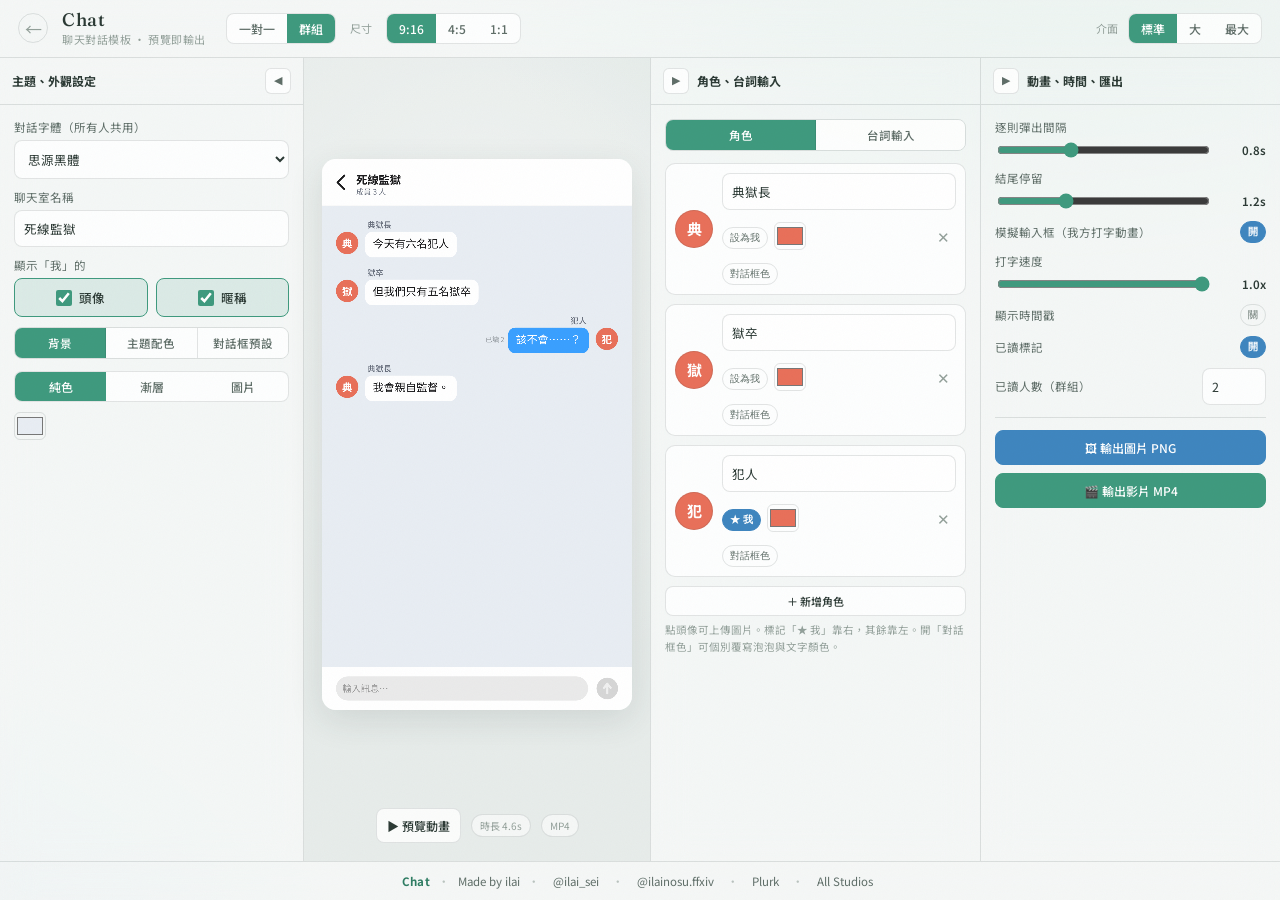
==== chat/index.html @ 90b07399 "全工具統一淺色霧面風格 + vn-simple UX 優化、移除主題切換 統一視覺系列(淺色霧面玻璃 + 低飽和分色識別): - 共用手法:霧面 backdrop-filter 面板、消光 grain" ====
<!DOCTYPE html>
<html lang="zh-Hant">
<head>
<meta charset="UTF-8">
<meta name="viewport" content="width=1280">
<title>Chat</title>
<link rel="preconnect" href="https://fonts.googleapis.com">
<link rel="preconnect" href="https://fonts.gstatic.com" crossorigin>
<link id="uiFont" href="https://fonts.googleapis.com/css2?family=Noto+Sans+TC:wght@400;500;700&family=Fraunces:opsz,wght@9..144,400;9..144,500&display=swap" rel="stylesheet">
<link rel="stylesheet" href="index.css">
</head>
<body>

<!-- 手機提示:建議使用電腦瀏覽器(非阻擋) -->
<div id="desktop-hint" role="note">
  <span>💻 建議使用電腦瀏覽器開啟以獲得最佳體驗</span>
  <button type="button" id="desktop-hint-close" aria-label="關閉提示">✕</button>
</div>
<script>
  (function(){
    var el=document.getElementById("desktop-hint");
    var mobile=(window.matchMedia&&matchMedia("(pointer: coarse)").matches)||/Android|iPhone|iPad|iPod|Mobile/i.test(navigator.userAgent);
    if(mobile) el.classList.add("show");
    document.getElementById("desktop-hint-close").addEventListener("click",function(){ el.classList.remove("show"); });
  })();
</script>

<header class="top">
  <a class="back" href="../" aria-label="回到 Studio 入口">←</a>
  <div class="logo">
    <span class="logo-main">Chat</span>
    <span class="logo-sub">聊天對話模板 · 預覽即輸出</span>
  </div>
  <div class="seg" id="modeSeg">
    <button data-v="solo">一對一</button>
    <button data-v="group" class="on">群組</button>
  </div>
  <span class="lbl">尺寸</span>
  <div class="seg" id="ratioSeg">
    <button data-v="9:16" class="on">9:16</button>
    <button data-v="4:5">4:5</button>
    <button data-v="1:1">1:1</button>
  </div>
  <div class="spacer"></div>
  <div class="header-right">
    <span class="lbl">介面</span>
    <div class="seg" id="uiSeg">
      <button data-v="std" class="on">標準</button>
      <button data-v="lg">大</button>
      <button data-v="xl">最大</button>
    </div>
  </div>
</header>

<main>
  <!-- COL 1: 主題、外觀設定 -->
  <section class="side left" id="colLeft">
    <div class="side-head">
      <span class="title">主題、外觀設定</span>
      <span class="vtitle">主題、外觀設定</span>
      <button class="collapse" data-arrow>◀</button>
    </div>
    <div class="side-body">
      <div class="field">
        <label>對話字體（所有人共用）</label>
        <select id="fontSel"></select>
        <p class="hint" id="fontNote"></p>
      </div>
      <div class="field">
        <label>聊天室名稱</label>
        <input type="text" id="roomName" value="深夜の作戰會議">
      </div>
      <div class="field">
        <label>顯示「我」的</label>
        <div class="checks">
          <label class="chk"><input type="checkbox" id="meAvatar" checked><span>頭像</span></label>
          <label class="chk"><input type="checkbox" id="meName" checked><span>暱稱</span></label>
        </div>
      </div>
      <div class="tabs" id="apTabs">
        <button class="tab on" data-tab="bg">背景</button>
        <button class="tab" data-tab="palette">主題配色</button>
        <button class="tab" data-tab="bubble">對話框預設</button>
      </div>
      <div class="tabpane" data-pane="bg">
        <div class="field">
          <div class="seg" id="bgSeg" style="width:100%">
            <button data-v="color" class="on" style="flex:1">純色</button>
            <button data-v="grad" style="flex:1">漸層</button>
            <button data-v="img" style="flex:1">圖片</button>
          </div>
        </div>
        <div class="field row" id="bgColors">
          <input type="color" id="bgC1" value="#e8edf3">
          <input type="color" id="bgC2" value="#c2cede" class="hidden">
          <span class="rng hidden" id="bgAngleWrap" style="flex:1"><input type="range" id="bgAngle" min="0" max="360" value="135"><b id="bgAngleV">135°</b></span>
          <input type="file" id="bgImgFile" accept="image/*" class="hidden">
        </div>
        <div id="bgEditRow" class="field hidden"><button class="btn full sm" id="bgEditBtn">⚙ 編輯背景圖（縮放 / 裁切 / 比例預覽）</button></div>
      </div>
      <div class="tabpane hidden" data-pane="palette">
        <div class="swrow">
          <label style="display:block;color:var(--ink2);margin-bottom:7px;font-size:11.5px">快速套色</label>
          <div class="swatches" id="swatches"></div>
        </div>
        <div class="two">
          <div class="field"><label>標題列底色</label><div class="ci"><input type="color" data-st="headerBg"></div></div>
          <div class="field"><label>標題文字</label><div class="ci"><input type="color" data-st="headerInk"></div></div>
        </div>
        <div class="field"><label>暱稱 / 成員文字</label><div class="ci"><input type="color" data-st="nameInk"></div></div>
        <div class="two">
          <div class="field"><label>系統訊息底</label><div class="ci"><input type="color" data-st="sysBg"><span class="rng" style="flex:1"><input type="range" data-st="sysAlpha" min="0" max="1" step="0.01"><b id="sysAlphaV">28%</b></span></div></div>
          <div class="field"><label>系統文字</label><div class="ci"><input type="color" data-st="sysInk"></div></div>
        </div>
        <div class="field"><label>時間戳文字</label><div class="ci"><input type="color" data-st="timeInk"></div></div>
        <div class="two">
          <div class="field"><label>已讀文字</label><input type="text" data-st="readLabel" value="已讀"></div>
          <div class="field"><label>已讀顏色</label><div class="ci"><input type="color" data-st="readInk"></div></div>
        </div>
      </div>
      <div class="tabpane hidden" data-pane="bubble">
        <p class="hint" style="margin-top:0">預設值；可在「角色」分頁為每個角色個別覆寫。</p>
        <div class="two">
          <div class="field"><label>我方泡泡</label><div class="ci"><input type="color" data-st="meBg"></div></div>
          <div class="field"><label>我方文字</label><div class="ci"><input type="color" data-st="meInk"></div></div>
        </div>
        <div class="two">
          <div class="field"><label>對方泡泡</label><div class="ci"><input type="color" data-st="otherBg"></div></div>
          <div class="field"><label>對方文字</label><div class="ci"><input type="color" data-st="otherInk"></div></div>
        </div>
        <div class="field"><label>泡泡圓角</label><div class="rng"><input type="range" data-st="radius" min="0" max="1" step="0.01"><b id="radiusV">55%</b></div></div>
      </div>
    </div>
  </section>

  <!-- CENTER -->
  <section class="center">
    <div class="stage"><canvas id="cv"></canvas></div>
    <div class="ctlbar">
      <button class="btn" id="playBtn">▶ 預覽動畫</button>
      <span class="badge" id="dur">—</span>
      <span class="badge" id="fmtBadge">MP4</span>
    </div>
  </section>

  <!-- COL 3: 角色、台詞輸入 -->
  <section class="side chars" id="colChars">
    <div class="side-head">
      <button class="collapse" data-arrow>▶</button>
      <span class="title">角色、台詞輸入</span>
      <span class="vtitle">角色、台詞輸入</span>
    </div>
    <div class="side-body">
      <div class="tabs" id="clTabs">
        <button class="tab on" data-cl="chars">角色</button>
        <button class="tab" data-cl="lines">台詞輸入</button>
      </div>

      <div class="pane" data-clpane="chars">
        <div id="charList"></div>
        <button class="btn full sm" id="addChar">＋ 新增角色</button>
        <p class="hint">點頭像可上傳圖片。標記「★ 我」靠右，其餘靠左。開「對話框色」可個別覆寫泡泡與文字顏色。</p>
      </div>

      <div class="pane hidden" data-clpane="lines">
        <div class="cheat">行內語法：<code>**粗**</code> <code>*斜*</code> <code>~~刪~~</code> <code>__底線__</code> <code>++放大++</code> <code>--縮小--</code></div>
        <div class="tabs" id="inTabs">
          <button class="tab on" data-in="quick">直接輸入</button>
          <button class="tab" data-in="text">純文本</button>
        </div>

        <div id="listSection">
          <div class="field row"><label style="flex:1;margin:0;font-weight:700;color:var(--ink)">對話列表</label><span class="badge" id="msgCount"></span></div>
          <div id="msgList"></div>
        </div>

        <!-- 純文本：整段編輯 -->
        <div class="pane hidden" data-inpane="text">
          <hr>
          <textarea id="bulkText" rows="10" placeholder="典獄長: 今天有六名犯人&#10;獄卒: 但我們只有五名獄卒&#10;犯人（我）: 該不會……？&#10;典獄長: 我會親自監督。"></textarea>
          <div class="row" style="margin-top:8px"><button class="btn pri sm" id="applyBulk" style="flex:1">套用為對話</button><button class="btn sm" id="loadBulk" style="flex:1">↻ 從列表載入</button></div>
          <p class="hint">「套用」會覆蓋目前對話列表。名稱加 <b>（我）</b> 會設為「我」。圖片訊息顯示為 <b>[網址]</b> 或 <b>[本機上傳]</b> + 說明;網址圖會自動重新載入,本機上傳圖無法從文字復原。</p>
        </div>

        <!-- 直接輸入 composer：固定在訊息列表下方 -->
        <div class="pane" data-inpane="quick">
          <div class="composer">
            <div class="comp-label">說話者</div>
            <div class="quick" id="quickChips"></div>
            <div class="comp-row">
              <input type="text" id="quickInput" placeholder="輸入台詞　（Enter 送出）" autocomplete="off">
              <button class="btn sm" id="attachImg" title="附加圖片">🖼</button>
            </div>
            <div id="attachPreview" class="attach-preview hidden"></div>
            <button class="btn pri full sm" id="quickAdd" style="margin-top:8px">＋ 加入對話</button>
            <p class="hint">先選說話者，再輸入台詞或附加圖片，按 <b>送出</b>。選「系統」可加置中訊息。新增角色請到「角色」分頁。</p>
          </div>
        </div>
      </div>
    </div>
  </section>

  <!-- COL 4: 動畫、時間、匯出 -->
  <section class="side export" id="colExport">
    <div class="side-head">
      <button class="collapse" data-arrow>▶</button>
      <span class="title">動畫、時間、匯出</span>
      <span class="vtitle">動畫、時間、匯出</span>
    </div>
    <div class="side-body">
      <div class="field">
        <label>逐則彈出間隔</label>
        <div class="rng"><input type="range" id="interval" min="0.2" max="2" step="0.1" value="0.8"><b id="intervalV">0.8s</b></div>
      </div>
      <div class="field">
        <label>結尾停留</label>
        <div class="rng"><input type="range" id="tail" min="0.4" max="3" step="0.1" value="1.2"><b id="tailV">1.2s</b></div>
      </div>
      <div class="field row"><label style="margin:0;flex:1">模擬輸入框（我方打字動畫）</label><button class="pill on" id="inputToggle">開</button></div>
      <div class="field" id="inputSpeedRow"><label>打字速度</label><div class="rng"><input type="range" id="typeSpeed" min="0.3" max="1" step="0.1" value="1"><b id="typeSpeedV">1.0x</b></div></div>
      <div class="field row"><label style="margin:0;flex:1">顯示時間戳</label><button class="pill" id="timeToggle">關</button></div>
      <div class="field hidden" id="startTimeRow"><label>聊天開始時間</label><input type="time" id="startTime" value="21:30"></div>
      <div class="field row"><label style="margin:0;flex:1">已讀標記</label><button class="pill on" id="readToggle">開</button></div>
      <div class="field row hidden" id="readCountRow"><label style="margin:0;flex:1">已讀人數（群組）</label><input type="number" id="readCount" min="1" max="99" value="2" style="width:64px;flex:none"></div>
      <hr>
      <button class="btn ok full" id="pngBtn" style="margin-bottom:8px">🖼 輸出圖片 PNG</button>
      <button class="btn pri full" id="mp4Btn">🎬 輸出影片 MP4</button>
      <p class="hint" id="exportHint" style="margin-top:8px"></p>
    </div>
  </section>
</main>

<footer class="site-footer">
  <span class="footer-tool-name">Chat</span>
  <span class="footer-divider" aria-hidden="true">·</span>
  <span class="footer-author">Made by ilai</span>
  <span class="footer-divider" aria-hidden="true">·</span>
  <a href="https://www.threads.com/@ilai_sei" target="_blank" rel="noopener noreferrer" aria-label="作者的 Threads 帳號 ilai_sei(個人/工具,新分頁開啟)">@ilai_sei</a>
  <span class="footer-divider" aria-hidden="true">·</span>
  <a href="https://www.threads.com/@ilainosu.ffxiv" target="_blank" rel="noopener noreferrer" aria-label="作者的 FFXIV 創作 Threads 帳號 ilainosu.ffxiv(新分頁開啟)">@ilainosu.ffxiv</a>
  <span class="footer-divider" aria-hidden="true">·</span>
  <a href="https://www.plurk.com/ilai_sei" target="_blank" rel="noopener noreferrer" aria-label="作者的 Plurk 帳號 @ilai_sei(新分頁開啟)">Plurk</a>
  <span class="footer-divider" aria-hidden="true">·</span>
  <a href="../" aria-label="回到 ilai's Studios 入口">All Studios</a>
</footer>

<div id="bgModal" class="modal hidden">
  <div class="modal-card" style="width:auto; min-width:340px">
    <div class="modal-title">編輯背景圖</div>
    <div class="seg" id="bgRatioSeg" style="margin-bottom:12px; width:100%">
      <button data-v="9:16" style="flex:1">9:16</button>
      <button data-v="4:5" style="flex:1">4:5</button>
      <button data-v="1:1" style="flex:1">1:1</button>
    </div>
    <div class="crop-wrap" style="min-height:300px; align-items:center"><canvas id="bgCv"></canvas></div>
    <div class="field"><label>縮放</label><div class="rng"><input type="range" id="bgZoom" min="1" max="3" step="0.01" value="1"><b id="bgZoomV">100%</b></div></div>
    <div class="row"><button class="btn sm" id="bgCropReset">重設</button><span class="hint" style="flex:1;margin:0">點預覽範圍可上傳 / 更換圖片，拖曳調整位置</span></div>
    <div class="modal-actions"><button class="btn" id="bgCropCancel">取消</button><button class="btn pri" id="bgCropOk">套用</button></div>
  </div>
</div>

<div id="cropModal" class="modal hidden">
  <div class="modal-card">
    <div class="modal-title">編輯頭像</div>
    <div class="crop-wrap"><canvas id="cropCv"></canvas></div>
    <div class="field"><label>縮放</label><div class="rng"><input type="range" id="cropZoom" min="1" max="4" step="0.01" value="1"><b id="cropZoomV">100%</b></div></div>
    <div class="row"><button class="btn sm" id="cropReset">重設</button><span class="hint" style="flex:1;margin:0">拖曳圖片移動，圓框內為頭像範圍</span></div>
    <div class="modal-actions"><button class="btn" id="cropCancel">取消</button><button class="btn pri" id="cropOk">套用</button></div>
  </div>
</div>

<div id="imgModal" class="modal hidden">
  <div class="modal-card" style="width:auto; min-width:360px">
    <div class="modal-title">編輯訊息圖片</div>
    <div class="field row" style="margin-bottom:10px">
      <input type="text" id="imgUrl" placeholder="貼上圖片網址 https://…" autocomplete="off" style="flex:1;width:auto;min-width:0">
      <button class="btn sm" id="imgUrlLoad" style="flex:none">載入</button>
      <button class="btn sm" id="imgUpload" style="flex:none">上傳</button>
      <input type="file" id="imgFile" accept="image/*" class="hidden">
    </div>
    <div class="seg" id="imgRatioSeg" style="margin-bottom:12px; width:100%">
      <button data-v="orig" class="on" style="flex:1">原圖</button>
      <button data-v="free" style="flex:1">自由</button>
      <button data-v="1:1" style="flex:1">1:1</button>
      <button data-v="4:3" style="flex:1">4:3</button>
      <button data-v="3:4" style="flex:1">3:4</button>
      <button data-v="16:9" style="flex:1">16:9</button>
    </div>
    <div class="crop-wrap" style="min-height:300px; align-items:center"><canvas id="imgCv"></canvas></div>
    <div class="field" id="imgZoomField"><label>縮放</label><div class="rng"><input type="range" id="imgZoom" min="1" max="3" step="0.01" value="1"><b id="imgZoomV">100%</b></div></div>
    <div class="row"><button class="btn sm" id="imgCropReset">重設</button><span class="hint" id="imgCropHint" style="flex:1;margin:0">點預覽範圍可上傳 / 更換圖片,拖曳調整位置</span></div>
    <div class="modal-actions"><button class="btn" id="imgCropCancel">取消</button><button class="btn pri" id="imgCropOk">套用</button></div>
  </div>
</div>

<script src="index.js"></script>
</body>
</html>
---- chat/index.css ----
:root{
  /* ── 系列共用:淺色霧面中性階(所有工具共用這一套)── */
  --bg-base:#e7ecea;
  --surface:rgba(255,255,255,.58);   /* 霧面玻璃面板 */
  --surface-2:rgba(255,255,255,.82);  /* 較實的輸入 / 卡片 */
  --surface-solid:#f3f7f5;            /* 不透明備援 */
  --ink:#2c3a35; --ink2:#5f6e68; --ink3:#93a09a;
  --line:rgba(45,60,55,.13); --line-strong:rgba(45,60,55,.24);
  --radius:13px; --radius-sm:9px;
  --shadow-soft:0 10px 34px rgba(45,60,55,.12);
  --shadow-card:0 2px 12px rgba(45,60,55,.07);
  --blur:16px;
  --font-serif:"Fraunces","Noto Serif TC",serif;
  --grain:url("data:image/svg+xml,%3Csvg xmlns='http://www.w3.org/2000/svg' width='180' height='180'%3E%3Cfilter id='n'%3E%3CfeTurbulence type='fractalNoise' baseFrequency='0.9' numOctaves='3' stitchTiles='stitch'/%3E%3C/filter%3E%3Crect width='100%25' height='100%25' filter='url(%23n)'/%3E%3C/svg%3E");

  /* ── chat 識別色:薄荷 ── */
  --accent:#3f9a7e; --accent-deep:#2f7d63; --accent-soft:rgba(63,154,126,.14);
  --accent2:#3f86bf; --danger:#d9596b;

  /* 舊變數名相容(沿用既有 class 不必全改)*/
  --bg:var(--bg-base); --panel:var(--surface); --panel2:var(--surface-2);
}
*{box-sizing:border-box}
html,body{margin:0;height:100%}
body{font-family:"Noto Sans TC",system-ui,sans-serif; color:var(--ink); font-size:13px;
  display:flex; flex-direction:column; height:100vh; overflow:hidden;
  background:
    radial-gradient(1100px 620px at 84% -12%, rgba(63,154,126,.13), transparent 60%),
    radial-gradient(820px 600px at -12% 112%, rgba(79,147,200,.09), transparent 62%),
    var(--bg-base);}
/* 消光顆粒:輕噪點疊層,提升霧面質感(沿用入口頁手法)*/
body::after{content:""; position:fixed; inset:0; z-index:50; pointer-events:none;
  opacity:.035; mix-blend-mode:multiply; background-image:var(--grain); background-size:180px}
header.top{display:flex; align-items:center; gap:14px; padding:10px 18px; border-bottom:1px solid var(--line); background:var(--panel);
  backdrop-filter:blur(var(--blur)) saturate(1.4); -webkit-backdrop-filter:blur(var(--blur)) saturate(1.4)}
header.top h1{font-size:14px; font-weight:700; margin:0}
header.top h1 span{color:var(--ink3); font-weight:400; margin-left:8px; font-size:11px}
/* 統一標題排版:返回 + 工具名 / 副標 */
.back{flex:none; width:30px; height:30px; display:grid; place-items:center; border:1px solid var(--line); border-radius:50%;
  color:var(--ink3); text-decoration:none; font-size:17px; transition:color .2s, border-color .2s}
.back:hover{color:var(--ink); border-color:var(--accent)}
.logo{display:flex; flex-direction:column; gap:1px; margin-right:6px}
.logo-main{font-family:var(--font-serif); font-size:18px; font-weight:500; letter-spacing:.03em; line-height:1.1}
.logo-sub{font-size:11px; color:var(--ink3); letter-spacing:.05em}
.header-right{margin-left:auto; display:flex; align-items:center; gap:10px}
.seg{display:inline-flex; background:var(--panel2); border:1px solid var(--line); border-radius:8px; overflow:hidden}
.seg button{background:none; border:none; color:var(--ink2); padding:6px 12px; cursor:pointer; font-family:inherit; font-size:12px; font-weight:500}
.seg button.on{background:var(--accent); color:#fff}
.spacer{flex:1}
.lbl{color:var(--ink3); font-size:11px}

main{display:flex; flex:1; min-height:0}
.side{position:relative; background:var(--panel); display:flex; flex-direction:column; transition:width .2s ease; overflow:hidden;
  backdrop-filter:blur(var(--blur)) saturate(1.4); -webkit-backdrop-filter:blur(var(--blur)) saturate(1.4)}
.side.left{width:304px; border-right:1px solid var(--line)}
.side.chars{width:330px; border-left:1px solid var(--line)}
.side.export{width:300px; border-left:1px solid var(--line)}
.side.collapsed{width:46px !important}
.side-head{display:flex; align-items:center; gap:8px; padding:10px 12px; border-bottom:1px solid var(--line); min-height:44px}
.side-head .title{font-size:12px; font-weight:700; white-space:nowrap}
.collapse{background:var(--panel2); border:1px solid var(--line); color:var(--ink2); border-radius:6px; cursor:pointer; width:26px; height:26px; flex:none; font-size:11px}
.collapse:hover{border-color:var(--ink3); color:var(--ink)}
.left .collapse{margin-left:auto}
.side-body{padding:14px; overflow-y:auto; flex:1}
.vtitle{display:none}
.side.collapsed .side-body{display:none}
.side.collapsed .title{display:none}
.side.collapsed .side-head{flex-direction:column; border-bottom:none; padding-top:12px; gap:12px}
.side.collapsed .vtitle{display:block; writing-mode:vertical-rl; color:var(--ink2); font-size:12px; font-weight:700; letter-spacing:3px}

.center{flex:1; display:flex; flex-direction:column; align-items:center; justify-content:center;
        background:radial-gradient(circle at 50% 26%, rgba(255,255,255,.34), transparent 70%); gap:14px; padding:18px; min-width:0}

.field{margin-bottom:10px}
.field:last-child{margin-bottom:0}
.field > label{display:block; color:var(--ink2); margin-bottom:5px; font-size:11.5px}
input[type=text], input[type=time], input[type=number], textarea, select{width:100%; background:var(--panel2); border:1px solid var(--line); color:var(--ink);
  border-radius:8px; padding:8px 9px; font-family:inherit; font-size:12.5px}
input[type=time]{color-scheme:light}
textarea{resize:vertical; line-height:1.6}
input:focus, textarea:focus, select:focus{outline:none; border-color:var(--accent)}
input[type=range]{width:100%; accent-color:var(--accent)}
input[type=color]{width:32px; height:28px; padding:0; border:1px solid var(--line); border-radius:6px; background:none; cursor:pointer; flex:none}
.row{display:flex; gap:8px; align-items:center}
.checks{display:flex; gap:8px}
.chk{flex:1; display:flex; align-items:center; justify-content:center; gap:7px; cursor:pointer; user-select:none;
  background:var(--panel2); border:1px solid var(--line); border-radius:8px; padding:9px 10px; color:var(--ink2); font-size:12.5px; font-weight:500}
.chk:hover{border-color:var(--ink3)}
.chk input{width:16px; height:16px; margin:0; accent-color:var(--accent); cursor:pointer}
.chk:has(input:checked){background:var(--accent-soft); border-color:var(--accent); color:var(--ink)}
.chk.disabled{opacity:.4; cursor:not-allowed; pointer-events:none}
.two{display:grid; grid-template-columns:1fr 1fr; gap:9px}
.ci{display:flex; align-items:center; gap:7px}
.btn{background:var(--panel2); border:1px solid var(--line); color:var(--ink); cursor:pointer; border-radius:8px;
  padding:8px 10px; font-family:inherit; font-size:12px; font-weight:500}
.btn:hover{border-color:var(--ink3)}
.btn.pri{background:var(--accent); border-color:var(--accent); color:#fff}
.btn.ok{background:var(--accent2); border-color:var(--accent2); color:#fff}
.btn.full{width:100%}
.btn.sm{padding:6px 8px; font-size:11px}
.btn.ghost{background:none}
.rng{display:flex; align-items:center; gap:8px}
.rng b{min-width:46px; text-align:right; color:var(--ink); font-weight:600; font-size:11.5px}

.tabs{display:flex; border:1px solid var(--line); border-radius:8px; overflow:hidden; margin-bottom:12px}
.tab{flex:1; background:var(--panel2); border:none; border-right:1px solid var(--line); color:var(--ink2);
     padding:7px 4px; cursor:pointer; font-family:inherit; font-size:11.5px; font-weight:500}
.tab:last-child{border-right:none}
.tab.on{background:var(--accent); color:#fff}
.tabpane.hidden, .pane.hidden{display:none}

.swatches{display:flex; gap:7px; flex-wrap:wrap; margin-bottom:11px}
.sw{width:30px; height:30px; border-radius:7px; cursor:pointer; border:2px solid transparent; position:relative}
.sw:hover{border-color:var(--ink)}
.sw small{position:absolute; bottom:-15px; left:50%; transform:translateX(-50%); font-size:9px; color:var(--ink3); white-space:nowrap}
.swrow{margin-bottom:22px}

.char{background:var(--panel2); border:1px solid var(--line); border-radius:10px; padding:9px; margin-bottom:9px}
.char .topr{display:flex; gap:9px; align-items:center}
.avatar{width:38px; height:38px; border-radius:50%; flex:none; cursor:pointer; overflow:hidden; background:#b4c0bb;
  display:flex; align-items:center; justify-content:center; color:#fff; font-weight:700; font-size:15px; border:1px solid var(--line)}
.avatar img{width:100%; height:100%; object-fit:cover}
.char .meta{flex:1; min-width:0}
.char .meta input{margin-bottom:5px}
.char .ctl{display:flex; gap:6px; align-items:center; margin-top:7px}
.char .ctl2{display:flex; gap:6px; align-items:center; margin-top:8px; flex-wrap:wrap}
.pill{font-size:10px; padding:3px 7px; border-radius:20px; border:1px solid var(--line); color:var(--ink2); cursor:pointer; background:none}
.pill.on{background:var(--accent2); color:#fff; border-color:var(--accent2); font-weight:700}
.x{margin-left:auto; color:var(--ink3); cursor:pointer; border:none; background:none; font-size:15px}
.x:hover{color:var(--danger)}

.msg{display:flex; gap:7px; align-items:flex-start; background:var(--panel2); border:1px solid var(--line);
     border-radius:8px; padding:7px 8px; margin-bottom:6px}
.msg .who{font-size:10px; color:var(--ink3); min-width:50px; padding-top:7px}
.msg textarea{min-height:34px; font-size:12px; padding:6px 7px}
.msg .side2{display:flex; flex-direction:column; gap:4px; align-items:center; padding-top:5px}
.msg .mv{color:var(--ink3); cursor:pointer; font-size:13px; line-height:1; border:none; background:none}
.msg .mv:hover{color:var(--ink)}
.msg .drag{cursor:grab; color:var(--ink3); font-size:15px; line-height:1; padding-top:8px; user-select:none; flex:none}
.msg .drag:hover{color:var(--ink2)}
.msg.dragging{opacity:.45; border-color:var(--accent)}
.quick{display:flex; flex-wrap:wrap; gap:6px; margin-bottom:9px}
.quick .pill{font-size:11px; padding:5px 9px; background:var(--panel2)}
.quick .pill:hover{border-color:var(--accent)}
.quick .pill.on{background:var(--accent); color:#fff; border-color:var(--accent); font-weight:700}

#msgList{padding-right:2px}
.composer{background:var(--panel2); border:1px solid var(--line); border-radius:10px; padding:10px; margin-top:10px}
.composer .comp-label{font-size:11px; color:var(--ink2); margin-bottom:7px; font-weight:500}
.composer .quick{margin-bottom:9px}
.comp-row{display:flex; gap:7px; align-items:center}
.comp-row input[type=text]{flex:1; min-width:0}
#attachImg{flex:none; font-size:14px; padding:7px 9px}
#attachImg.on{border-color:var(--accent2); background:var(--accent-soft)}
.attach-preview{display:flex; align-items:center; gap:8px; margin-top:8px; background:var(--panel); border:1px solid var(--line); border-radius:8px; padding:6px 8px}
.attach-preview img{width:42px; height:42px; object-fit:cover; border-radius:6px; cursor:pointer; border:1px solid var(--line)}
.attach-preview .ap-meta{flex:1; min-width:0; font-size:11px; color:var(--ink2)}
.attach-preview .ap-rm{color:var(--ink3); cursor:pointer; border:none; background:none; font-size:13px}
.attach-preview .ap-rm:hover{color:var(--danger)}
.hint{color:var(--ink3); font-size:10.5px; line-height:1.6; margin-top:6px}
.cheat{background:var(--panel2); border:1px solid var(--line); border-radius:8px; padding:8px 9px; font-size:10.5px; color:var(--ink2); line-height:1.8; margin-bottom:10px}
.cheat code{background:rgba(45,60,55,.08); padding:1px 5px; border-radius:4px; color:var(--ink); font-size:10px}

.stage{position:relative; display:flex; align-items:center; justify-content:center; flex:1; min-height:0; width:100%}
canvas{max-height:100%; max-width:100%; border-radius:14px; box-shadow:var(--shadow-soft); background:var(--surface-solid)}
.ctlbar{display:flex; gap:10px; align-items:center}
.badge{font-size:10px; color:var(--ink3); background:var(--panel); border:1px solid var(--line); padding:3px 8px; border-radius:20px}
.hidden{display:none !important}
hr{border:none; border-top:1px solid var(--line); margin:12px 0}

/* 作者資訊 footer */
.site-footer{display:flex; align-items:center; justify-content:center; gap:8px; flex-wrap:wrap;
  padding:9px 18px; border-top:1px solid var(--line); background:var(--panel);
  backdrop-filter:blur(var(--blur)) saturate(1.4); -webkit-backdrop-filter:blur(var(--blur)) saturate(1.4);
  font-size:11.5px; color:var(--ink3); flex:none}
.footer-tool-name{color:var(--accent-deep); font-weight:700; letter-spacing:.04em}
.footer-author{color:var(--ink2)}
.footer-divider{color:var(--ink3); opacity:.6}
.site-footer a{color:var(--ink2); text-decoration:none; padding:2px 5px; border-radius:4px; transition:color .15s, background .15s}
.site-footer a:hover{color:var(--accent-deep); background:var(--accent-soft)}
body[data-ui="lg"] .side{zoom:1.18}
body[data-ui="xl"] .side{zoom:1.36}
canvas{touch-action:none}
.modal{position:fixed; inset:0; background:rgba(45,60,55,.30); display:flex; align-items:center; justify-content:center; z-index:100;
  backdrop-filter:blur(4px); -webkit-backdrop-filter:blur(4px)}
.modal.hidden{display:none}
.modal-card{background:var(--surface-2); border:1px solid var(--line-strong); border-radius:16px; padding:18px; width:372px; box-shadow:var(--shadow-soft);
  backdrop-filter:blur(var(--blur)) saturate(1.4); -webkit-backdrop-filter:blur(var(--blur)) saturate(1.4)}
.modal-title{font-weight:700; font-size:14px; margin-bottom:14px}
.crop-wrap{display:flex; justify-content:center; margin-bottom:14px}
#cropCv{width:300px; height:300px; border-radius:10px; background:#cdd6d2; cursor:grab; touch-action:none; border:1px solid var(--line)}
#cropCv:active{cursor:grabbing}
#bgCv{border-radius:10px; background:#cdd6d2; cursor:pointer; touch-action:none; border:1px solid var(--line)}
.modal-actions{display:flex; gap:10px; justify-content:flex-end; margin-top:16px}
.modal-actions .btn{min-width:84px}
#imgCv{border-radius:10px; background:#cdd6d2; cursor:pointer; touch-action:none; border:1px solid var(--line)}

/* 訊息圖片：縮圖與按鈕 */
.msg .imgcell{display:flex; flex-direction:column; gap:5px; align-items:center; flex:none}
.msg .thumb{width:46px; height:46px; object-fit:cover; border-radius:7px; border:1px solid var(--line); cursor:pointer}
.msg .thumb:hover{border-color:var(--accent)}
.msg .addimg{font-size:10px; padding:5px 6px; border:1px solid var(--line); border-radius:7px; color:var(--ink2); background:var(--panel); cursor:pointer; white-space:nowrap}
.msg .addimg:hover{border-color:var(--accent); color:var(--ink)}

/* 手機提示:非阻擋式,建議改用電腦瀏覽器 */
#desktop-hint{display:none; position:fixed; left:0; right:0; bottom:0; z-index:99999; box-sizing:border-box;
  align-items:center; gap:12px; padding:12px 16px; background:rgba(255,255,255,.86); color:var(--ink);
  backdrop-filter:blur(var(--blur)); -webkit-backdrop-filter:blur(var(--blur));
  font-size:14px; line-height:1.5; font-family:inherit; box-shadow:0 -6px 24px rgba(45,60,55,.14); border-top:1px solid var(--line)}
#desktop-hint.show{display:flex}
#desktop-hint span{flex:1}
#desktop-hint button{flex:none; width:30px; height:30px; border-radius:50%; cursor:pointer;
  background:var(--accent-soft); border:none; color:var(--ink2); font-size:15px; line-height:1}
#desktop-hint button:hover{background:var(--accent); color:#fff}

::-webkit-scrollbar{width:9px;height:9px}
::-webkit-scrollbar-track{background:transparent}
::-webkit-scrollbar-thumb{background:rgba(45,60,55,.22); border-radius:6px}
::-webkit-scrollbar-thumb:hover{background:rgba(45,60,55,.36)}
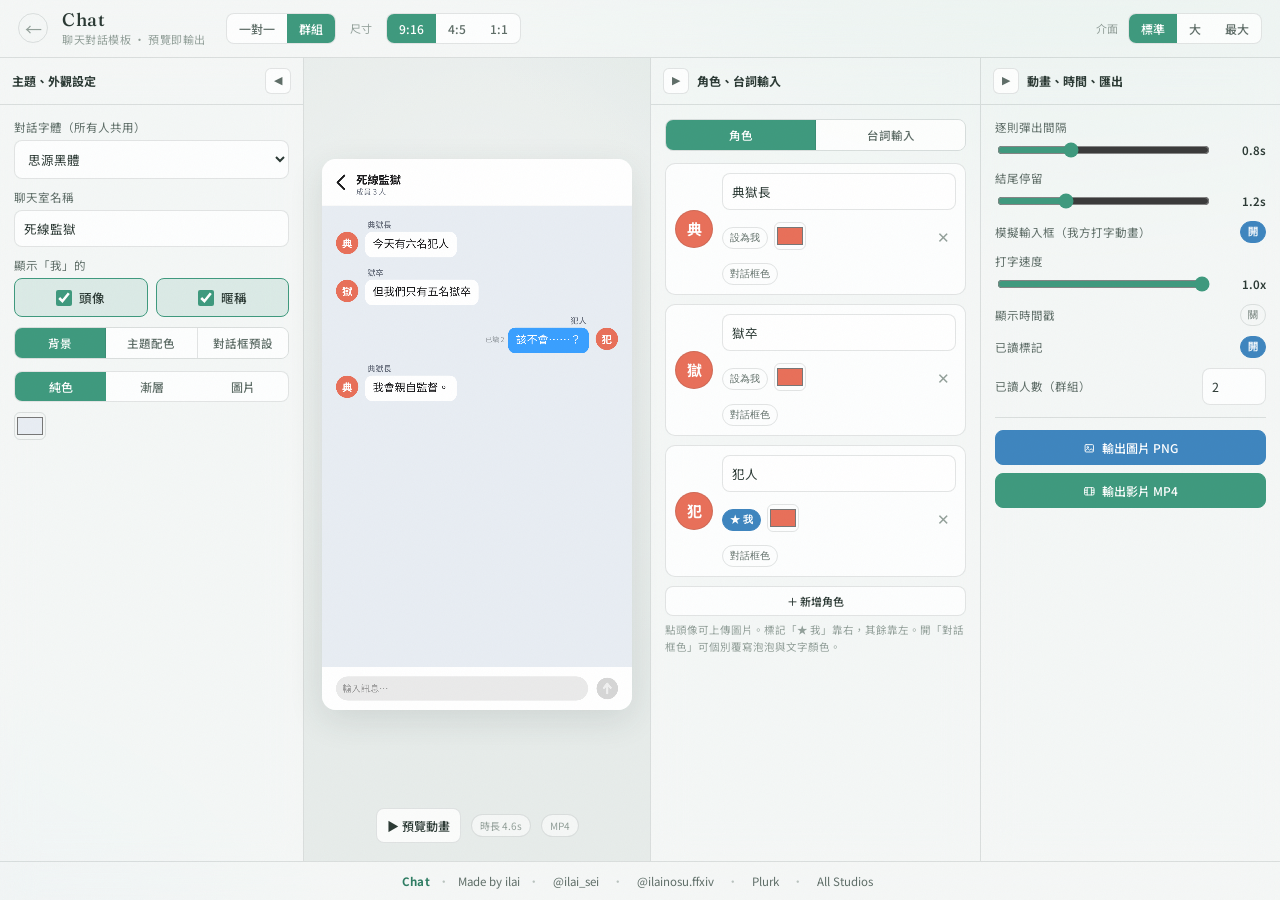
==== commit 785a7452: "新增 Receipt 工具 + 全 studio 統一 SVG 圖示 Receipt(收據/標籤,從 templates 移出為獨立工具): - 淺色霧面風格、純文字↔區塊雙向編輯、備註區塊 - 背景" ====
--- a/chat/index.html
+++ b/chat/index.html
@@ -13,7 +13,7 @@
 
 <!-- 手機提示:建議使用電腦瀏覽器(非阻擋) -->
 <div id="desktop-hint" role="note">
-  <span>💻 建議使用電腦瀏覽器開啟以獲得最佳體驗</span>
+  <span><svg class="ic" viewBox="0 0 24 24" fill="none" stroke="currentColor" stroke-width="1.7" stroke-linecap="round" stroke-linejoin="round"><rect x="4" y="6" width="16" height="10" rx="1"/><path d="M2 19h20"/></svg>建議使用電腦瀏覽器開啟以獲得最佳體驗</span>
   <button type="button" id="desktop-hint-close" aria-label="關閉提示">✕</button>
 </div>
 <script>
@@ -96,7 +96,7 @@
           <span class="rng hidden" id="bgAngleWrap" style="flex:1"><input type="range" id="bgAngle" min="0" max="360" value="135"><b id="bgAngleV">135°</b></span>
           <input type="file" id="bgImgFile" accept="image/*" class="hidden">
         </div>
-        <div id="bgEditRow" class="field hidden"><button class="btn full sm" id="bgEditBtn">⚙ 編輯背景圖（縮放 / 裁切 / 比例預覽）</button></div>
+        <div id="bgEditRow" class="field hidden"><button class="btn full sm" id="bgEditBtn"><svg class="ic" viewBox="0 0 24 24" fill="none" stroke="currentColor" stroke-width="1.7" stroke-linecap="round" stroke-linejoin="round"><circle cx="12" cy="12" r="3.2"/><path d="M12 3.5v3M12 17.5v3M3.5 12h3M17.5 12h3M6 6l2 2M16 16l2 2M18 6l-2 2M8 16l-2 2"/></svg>編輯背景圖（縮放 / 裁切 / 比例預覽）</button></div>
       </div>
       <div class="tabpane hidden" data-pane="palette">
         <div class="swrow">
@@ -189,7 +189,7 @@
             <div class="quick" id="quickChips"></div>
             <div class="comp-row">
               <input type="text" id="quickInput" placeholder="輸入台詞　（Enter 送出）" autocomplete="off">
-              <button class="btn sm" id="attachImg" title="附加圖片">🖼</button>
+              <button class="btn sm" id="attachImg" title="附加圖片"><svg class="ic" viewBox="0 0 24 24" fill="none" stroke="currentColor" stroke-width="1.7" stroke-linecap="round" stroke-linejoin="round" style="margin-right:0"><rect x="4" y="5" width="16" height="14" rx="2"/><circle cx="9" cy="10" r="1.5"/><path d="M5 16l4-3.5 3.5 3 3-2.5L19 16"/></svg></button>
             </div>
             <div id="attachPreview" class="attach-preview hidden"></div>
             <button class="btn pri full sm" id="quickAdd" style="margin-top:8px">＋ 加入對話</button>
@@ -223,8 +223,8 @@
       <div class="field row"><label style="margin:0;flex:1">已讀標記</label><button class="pill on" id="readToggle">開</button></div>
       <div class="field row hidden" id="readCountRow"><label style="margin:0;flex:1">已讀人數（群組）</label><input type="number" id="readCount" min="1" max="99" value="2" style="width:64px;flex:none"></div>
       <hr>
-      <button class="btn ok full" id="pngBtn" style="margin-bottom:8px">🖼 輸出圖片 PNG</button>
-      <button class="btn pri full" id="mp4Btn">🎬 輸出影片 MP4</button>
+      <button class="btn ok full" id="pngBtn" style="margin-bottom:8px"><svg class="ic" viewBox="0 0 24 24" fill="none" stroke="currentColor" stroke-width="1.7" stroke-linecap="round" stroke-linejoin="round"><rect x="4" y="5" width="16" height="14" rx="2"/><circle cx="9" cy="10" r="1.5"/><path d="M5 16l4-3.5 3.5 3 3-2.5L19 16"/></svg>輸出圖片 PNG</button>
+      <button class="btn pri full" id="mp4Btn"><svg class="ic" viewBox="0 0 24 24" fill="none" stroke="currentColor" stroke-width="1.7" stroke-linecap="round" stroke-linejoin="round"><rect x="3" y="5" width="18" height="14" rx="2"/><path d="M8 5v14M16 5v14M3 10h5M3 14h5M16 10h5M16 14h5"/></svg><span id="mp4BtnLabel">輸出影片 MP4</span></button>
       <p class="hint" id="exportHint" style="margin-top:8px"></p>
     </div>
   </section>
--- a/chat/index.css
+++ b/chat/index.css
@@ -21,6 +21,7 @@
   --bg:var(--bg-base); --panel:var(--surface); --panel2:var(--surface-2);
 }
 *{box-sizing:border-box}
+.ic{width:1.05em;height:1.05em;vertical-align:-2px;flex:none;margin-right:6px}
 html,body{margin:0;height:100%}
 body{font-family:"Noto Sans TC",system-ui,sans-serif; color:var(--ink); font-size:13px;
   display:flex; flex-direction:column; height:100vh; overflow:hidden;
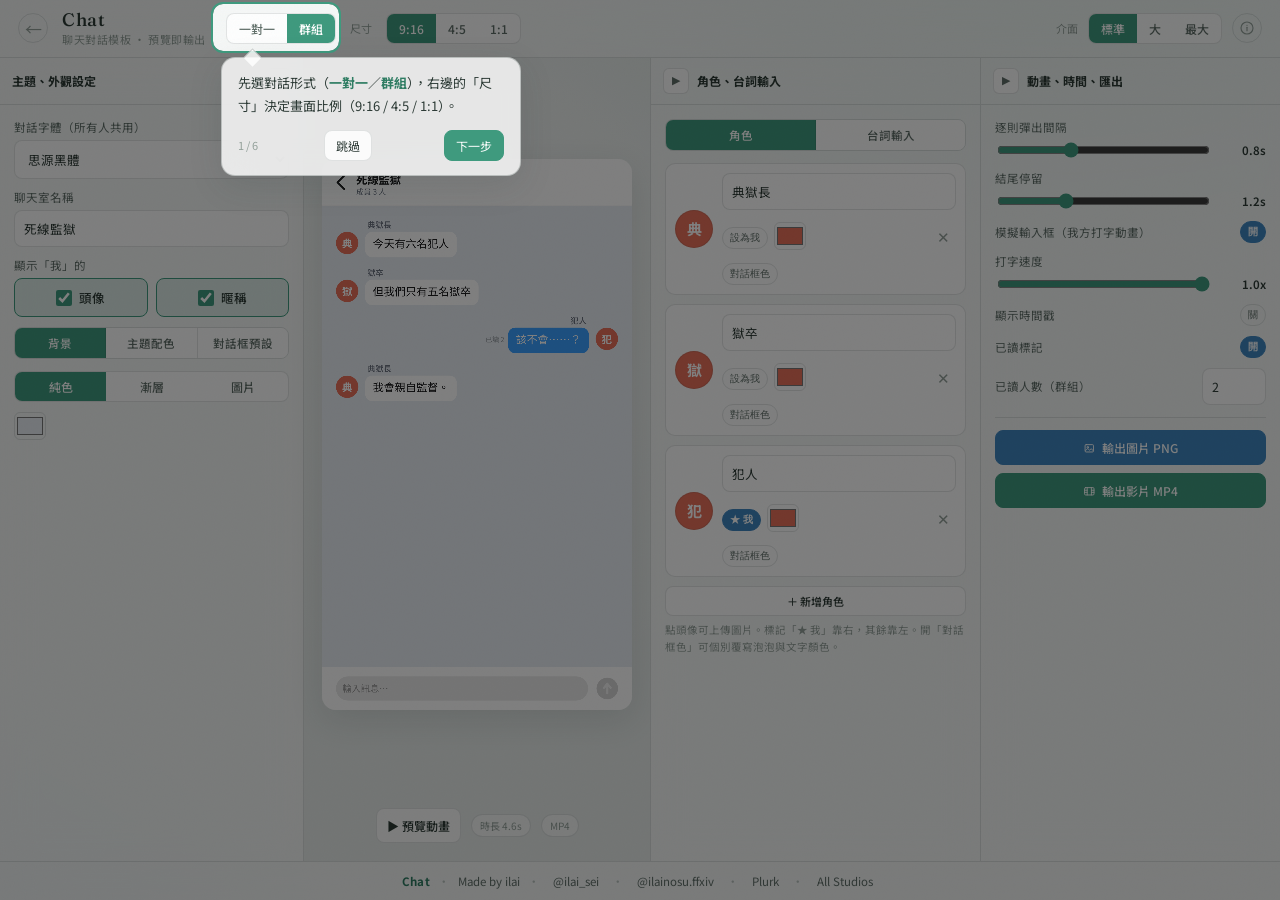
==== commit ae1639df: "全 studio 引導式使用導覽 + 資訊列統一 + receipt 收銀導覽 各工具(receipt/chat/glitch/macro/templates/visual-novel-simple)" ====
--- a/chat/index.html
+++ b/chat/index.html
@@ -49,6 +49,7 @@
       <button data-v="lg">大</button>
       <button data-v="xl">最大</button>
     </div>
+    <button class="help-btn" id="helpBtn" title="使用說明"><svg viewBox="0 0 24 24" width="16" height="16" fill="none" stroke="currentColor" stroke-width="1.7" stroke-linecap="round" stroke-linejoin="round"><circle cx="12" cy="12" r="9"/><path d="M12 11v5"/><path d="M12 8h.01"/></svg></button>
   </div>
 </header>
 
@@ -293,6 +294,61 @@
   </div>
 </div>
 
+<div id="tour" class="tour hidden">
+  <div id="tourSpot" class="tour-spot"></div>
+  <div id="tourBubble" class="tour-bubble">
+    <p class="tour-text"></p>
+    <div class="tour-foot">
+      <span class="tour-step" id="tourStepNo"></span>
+      <span class="tour-btns">
+        <button class="tour-btn" id="tourSkip">跳過</button>
+        <button class="tour-btn" id="tourPrev">上一步</button>
+        <button class="tour-btn primary" id="tourNext">下一步</button>
+      </span>
+    </div>
+  </div>
+</div>
+
 <script src="index.js"></script>
+<script>
+(function(){
+  var KEY='chat-seen-guide';
+  var TOUR=[
+    {sel:'#modeSeg', text:'先選對話形式（<b>一對一</b>／<b>群組</b>），右邊的「尺寸」決定畫面比例（9:16 / 4:5 / 1:1）。', pos:'bottom'},
+    {sel:'#colLeft', text:'左欄是<b>外觀設定</b>：對話字體、聊天室名稱，以及背景（純色／漸層／圖片）、主題配色與對話框預設樣式。', pos:'right'},
+    {sel:'.center', text:'中間是<b>即時預覽</b>，所有改動都會馬上反映在這裡。下方可按「▶ 預覽動畫」先看逐則彈出效果。', pos:'left'},
+    {sel:'#colChars', text:'這一欄輸入<b>角色與台詞</b>：先在「角色」新增成員（點頭像可上傳圖片、標記「★ 我」靠右），再到「台詞輸入」逐句加入對話。', pos:'left'},
+    {sel:'#colExport', text:'右欄設定<b>動畫與匯出</b>：彈出間隔、結尾停留、打字動畫、時間戳與已讀標記，最後輸出 <b>PNG / MP4</b>。', pos:'left'},
+    {sel:'#uiSeg', text:'覺得介面太小，可在這裡放大整個操作面板（標準／大／最大）。隨時點右上角的「<b>i</b>」可重看這份導覽。', pos:'bottom'}
+  ];
+  var tour=document.getElementById('tour'); if(!tour) return;
+  var spot=document.getElementById('tourSpot'), bub=document.getElementById('tourBubble'), idx=0;
+  function show(){ var s=TOUR[idx], el=document.querySelector(s.sel);
+    if(!el){ if(idx<TOUR.length-1){idx++;return show();} return end(); }
+    var r=el.getBoundingClientRect(), pad=8;
+    spot.style.left=(r.left-pad)+'px';spot.style.top=(r.top-pad)+'px';spot.style.width=(r.width+pad*2)+'px';spot.style.height=(r.height+pad*2)+'px';
+    bub.querySelector('.tour-text').innerHTML=s.text;
+    document.getElementById('tourStepNo').textContent=(idx+1)+' / '+TOUR.length;
+    document.getElementById('tourPrev').style.visibility=idx?'visible':'hidden';
+    document.getElementById('tourNext').textContent=idx===TOUR.length-1?'完成':'下一步';
+    tour.classList.remove('hidden'); pos(r,s.pos); }
+  function pos(r,p){ bub.style.left='-9999px';bub.style.top='0px';
+    var bw=bub.offsetWidth,bh=bub.offsetHeight,gap=14,vw=innerWidth,vh=innerHeight,left,top,arrow;
+    if(p==='right'){left=r.right+gap;top=r.top;arrow='left';}else if(p==='left'){left=r.left-gap-bw;top=r.top;arrow='right';}
+    else if(p==='top'){left=r.left;top=r.top-gap-bh;arrow='bottom';}else{left=r.left;top=r.bottom+gap;arrow='top';}
+    left=Math.max(12,Math.min(left,vw-bw-12));top=Math.max(12,Math.min(top,vh-bh-12));
+    bub.style.left=left+'px';bub.style.top=top+'px';bub.dataset.arrow=arrow; }
+  function start(){ idx=0; requestAnimationFrame(function(){requestAnimationFrame(show);}); }
+  function end(){ tour.classList.add('hidden'); try{localStorage.setItem(KEY,'1');}catch(e){} }
+  function next(){ if(idx<TOUR.length-1){idx++;show();}else end(); }
+  function prev(){ if(idx>0){idx--;show();} }
+  var hb=document.getElementById('helpBtn'); if(hb) hb.onclick=start;
+  document.getElementById('tourSkip').onclick=end; document.getElementById('tourPrev').onclick=prev; document.getElementById('tourNext').onclick=next;
+  tour.onclick=function(e){ if(e.target.id==='tour') next(); };
+  document.addEventListener('keydown',function(e){ if(tour.classList.contains('hidden'))return; if(e.key==='Escape')end(); else if(e.key==='ArrowRight'||e.key==='Enter')next(); else if(e.key==='ArrowLeft')prev(); });
+  window.addEventListener('resize',function(){ if(!tour.classList.contains('hidden')) show(); });
+  try{ if(!localStorage.getItem(KEY)) setTimeout(start,400); }catch(e){}
+})();
+</script>
 </body>
 </html>
--- a/chat/index.css
+++ b/chat/index.css
@@ -194,6 +194,13 @@
 #bgCv{border-radius:10px; background:#cdd6d2; cursor:pointer; touch-action:none; border:1px solid var(--line)}
 .modal-actions{display:flex; gap:10px; justify-content:flex-end; margin-top:16px}
 .modal-actions .btn{min-width:84px}
+.help-btn{flex:none; width:30px; height:30px; display:grid; place-items:center; border:1px solid var(--line); border-radius:50%; background:none; color:var(--ink3); cursor:pointer; transition:color .2s, border-color .2s}
+.help-btn:hover{color:var(--accent-deep); border-color:var(--accent)}
+.help-body{font-size:13px; line-height:1.7; color:var(--ink2)}
+.help-body h4{font-size:12.5px; color:var(--accent-deep); margin:14px 0 4px; letter-spacing:.04em}
+.help-body h4:first-child{margin-top:0}
+.help-body p{margin:0 0 7px}
+.help-body b{color:var(--ink)}
 #imgCv{border-radius:10px; background:#cdd6d2; cursor:pointer; touch-action:none; border:1px solid var(--line)}
 
 /* 訊息圖片：縮圖與按鈕 */
@@ -214,6 +221,25 @@
   background:var(--accent-soft); border:none; color:var(--ink2); font-size:15px; line-height:1}
 #desktop-hint button:hover{background:var(--accent); color:#fff}
 
+/* 導覽 tour:聚光燈 + 對話泡泡 */
+.tour{position:fixed; inset:0; z-index:300}
+.tour.hidden{display:none}
+.tour-spot{position:fixed; border-radius:10px; box-shadow:0 0 0 9999px rgba(0,0,0,.5); outline:2px solid var(--accent); transition:all .25s ease; pointer-events:none}
+.tour-bubble{position:fixed; max-width:300px; background:var(--panel2); border:1px solid var(--line-strong); border-radius:14px; padding:14px 16px; box-shadow:var(--shadow-soft); z-index:301; backdrop-filter:blur(var(--blur)); -webkit-backdrop-filter:blur(var(--blur)); transition:left .22s ease, top .22s ease}
+.tour-text{font-size:13px; line-height:1.75; color:var(--ink); margin:0 0 12px}
+.tour-text b{color:var(--accent-deep)}
+.tour-foot{display:flex; align-items:center; justify-content:space-between; gap:10px}
+.tour-step{font-size:11px; color:var(--ink3)}
+.tour-btns{display:flex; gap:6px}
+.tour-btn{background:var(--panel2); border:1px solid var(--line); color:var(--ink); border-radius:8px; padding:6px 11px; font-size:12px; font-family:inherit; cursor:pointer}
+.tour-btn:hover{border-color:var(--accent)}
+.tour-btn.primary{background:var(--accent); border-color:var(--accent); color:#fff}
+.tour-bubble::before{content:""; position:absolute; width:12px; height:12px; background:var(--panel2); border:1px solid var(--line-strong); transform:rotate(45deg)}
+.tour-bubble[data-arrow="left"]::before{left:-7px; top:22px; border-right:none; border-top:none}
+.tour-bubble[data-arrow="right"]::before{right:-7px; top:22px; border-left:none; border-bottom:none}
+.tour-bubble[data-arrow="top"]::before{top:-7px; left:24px; border-right:none; border-bottom:none}
+.tour-bubble[data-arrow="bottom"]::before{bottom:-7px; left:24px; border-left:none; border-top:none}
+
 ::-webkit-scrollbar{width:9px;height:9px}
 ::-webkit-scrollbar-track{background:transparent}
 ::-webkit-scrollbar-thumb{background:rgba(45,60,55,.22); border-radius:6px}
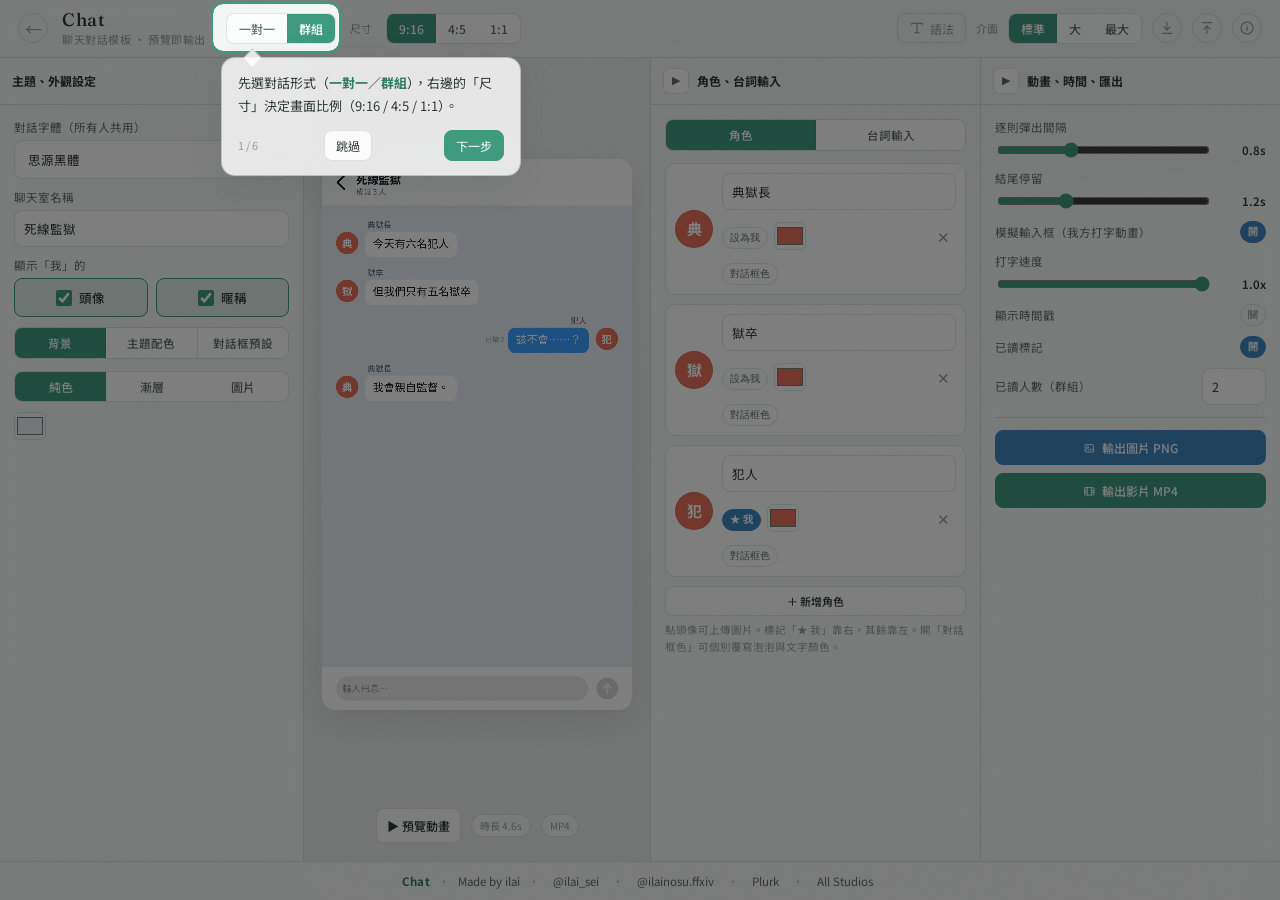
==== commit fd3229cb: "全 studio 統一可收合/拖曳側欄 + macro 版面重構 - macro:左右多欄(編輯區/情感動作/工具/頻道)、工具大欄位以分類標籤分段且不可縮放、動作按鈕獨立底部橫條、固定高度各欄內捲、" ====
--- a/chat/index.html
+++ b/chat/index.html
@@ -43,12 +43,16 @@
   </div>
   <div class="spacer"></div>
   <div class="header-right">
+    <button class="help-btn wide" id="syntaxBtn" title="行內語法快捷鍵"><svg viewBox="0 0 24 24" width="16" height="16" fill="none" stroke="currentColor" stroke-width="1.7" stroke-linecap="round" stroke-linejoin="round"><path d="M4 7V5h16v2"/><path d="M9 19h6"/><path d="M12 5v14"/></svg>語法</button>
     <span class="lbl">介面</span>
     <div class="seg" id="uiSeg">
       <button data-v="std" class="on">標準</button>
       <button data-v="lg">大</button>
       <button data-v="xl">最大</button>
     </div>
+    <button class="help-btn" id="saveBtn" title="存檔"><svg viewBox="0 0 24 24" width="16" height="16" fill="none" stroke="currentColor" stroke-width="1.7" stroke-linecap="round" stroke-linejoin="round"><path d="M12 4v11"/><path d="M7 10l5 5 5-5"/><path d="M5 20h14"/></svg></button>
+    <button class="help-btn" id="loadBtn" title="讀檔"><svg viewBox="0 0 24 24" width="16" height="16" fill="none" stroke="currentColor" stroke-width="1.7" stroke-linecap="round" stroke-linejoin="round"><path d="M12 20V9"/><path d="M7 14l5-5 5 5"/><path d="M5 4h14"/></svg></button>
+    <input type="file" id="loadFile" accept="application/json,.json" hidden>
     <button class="help-btn" id="helpBtn" title="使用說明"><svg viewBox="0 0 24 24" width="16" height="16" fill="none" stroke="currentColor" stroke-width="1.7" stroke-linecap="round" stroke-linejoin="round"><circle cx="12" cy="12" r="9"/><path d="M12 11v5"/><path d="M12 8h.01"/></svg></button>
   </div>
 </header>
@@ -56,6 +60,7 @@
 <main>
   <!-- COL 1: 主題、外觀設定 -->
   <section class="side left" id="colLeft">
+    <div class="resizer" data-resizer></div>
     <div class="side-head">
       <span class="title">主題、外觀設定</span>
       <span class="vtitle">主題、外觀設定</span>
@@ -146,6 +151,7 @@
 
   <!-- COL 3: 角色、台詞輸入 -->
   <section class="side chars" id="colChars">
+    <div class="resizer" data-resizer></div>
     <div class="side-head">
       <button class="collapse" data-arrow>▶</button>
       <span class="title">角色、台詞輸入</span>
@@ -164,7 +170,6 @@
       </div>
 
       <div class="pane hidden" data-clpane="lines">
-        <div class="cheat">行內語法：<code>**粗**</code> <code>*斜*</code> <code>~~刪~~</code> <code>__底線__</code> <code>++放大++</code> <code>--縮小--</code></div>
         <div class="tabs" id="inTabs">
           <button class="tab on" data-in="quick">直接輸入</button>
           <button class="tab" data-in="text">純文本</button>
@@ -203,6 +208,7 @@
 
   <!-- COL 4: 動畫、時間、匯出 -->
   <section class="side export" id="colExport">
+    <div class="resizer" data-resizer></div>
     <div class="side-head">
       <button class="collapse" data-arrow>▶</button>
       <span class="title">動畫、時間、匯出</span>
@@ -244,6 +250,17 @@
   <span class="footer-divider" aria-hidden="true">·</span>
   <a href="../" aria-label="回到 ilai's Studios 入口">All Studios</a>
 </footer>
+
+<div id="syntaxModal" class="modal hidden">
+  <div class="modal-card" style="width:auto; min-width:320px; max-width:420px">
+    <div class="modal-title">行內語法</div>
+    <div class="cheat">
+      在台詞中可直接使用這些標記：<br>
+      <code>**粗體**</code> <code>*斜體*</code> <code>~~刪除線~~</code> <code>__底線__</code> <code>++放大++</code> <code>--縮小--</code>
+    </div>
+    <div class="modal-actions"><button class="btn pri" id="syntaxOk">知道了</button></div>
+  </div>
+</div>
 
 <div id="bgModal" class="modal hidden">
   <div class="modal-card" style="width:auto; min-width:340px">
--- a/chat/index.css
+++ b/chat/index.css
@@ -57,6 +57,13 @@
 .side.chars{width:330px; border-left:1px solid var(--line)}
 .side.export{width:300px; border-left:1px solid var(--line)}
 .side.collapsed{width:46px !important}
+.resizer{position:absolute; top:0; bottom:0; width:8px; cursor:col-resize; z-index:30}
+.resizer::before{content:''; position:absolute; top:0; bottom:0; left:50%; transform:translateX(-50%); width:1px; background:transparent; transition:background .15s, width .15s}
+.resizer:hover::before, body.resizing .resizer::before{width:3px; background:var(--accent)}
+.side.left .resizer{right:0}
+.side.chars .resizer, .side.export .resizer{left:0}
+.side.collapsed .resizer{display:none}
+body.resizing{cursor:col-resize; user-select:none}
 .side-head{display:flex; align-items:center; gap:8px; padding:10px 12px; border-bottom:1px solid var(--line); min-height:44px}
 .side-head .title{font-size:12px; font-weight:700; white-space:nowrap}
 .collapse{background:var(--panel2); border:1px solid var(--line); color:var(--ink2); border-radius:6px; cursor:pointer; width:26px; height:26px; flex:none; font-size:11px}
@@ -67,6 +74,7 @@
 .side.collapsed .side-body{display:none}
 .side.collapsed .title{display:none}
 .side.collapsed .side-head{flex-direction:column; border-bottom:none; padding-top:12px; gap:12px}
+.side.collapsed .collapse{order:-1; margin:0 auto}
 .side.collapsed .vtitle{display:block; writing-mode:vertical-rl; color:var(--ink2); font-size:12px; font-weight:700; letter-spacing:3px}
 
 .center{flex:1; display:flex; flex-direction:column; align-items:center; justify-content:center;
@@ -196,6 +204,7 @@
 .modal-actions .btn{min-width:84px}
 .help-btn{flex:none; width:30px; height:30px; display:grid; place-items:center; border:1px solid var(--line); border-radius:50%; background:none; color:var(--ink3); cursor:pointer; transition:color .2s, border-color .2s}
 .help-btn:hover{color:var(--accent-deep); border-color:var(--accent)}
+.help-btn.wide{width:auto; border-radius:8px; padding:0 11px; gap:5px; display:inline-flex; align-items:center; font-family:inherit; font-size:12px}
 .help-body{font-size:13px; line-height:1.7; color:var(--ink2)}
 .help-body h4{font-size:12.5px; color:var(--accent-deep); margin:14px 0 4px; letter-spacing:.04em}
 .help-body h4:first-child{margin-top:0}
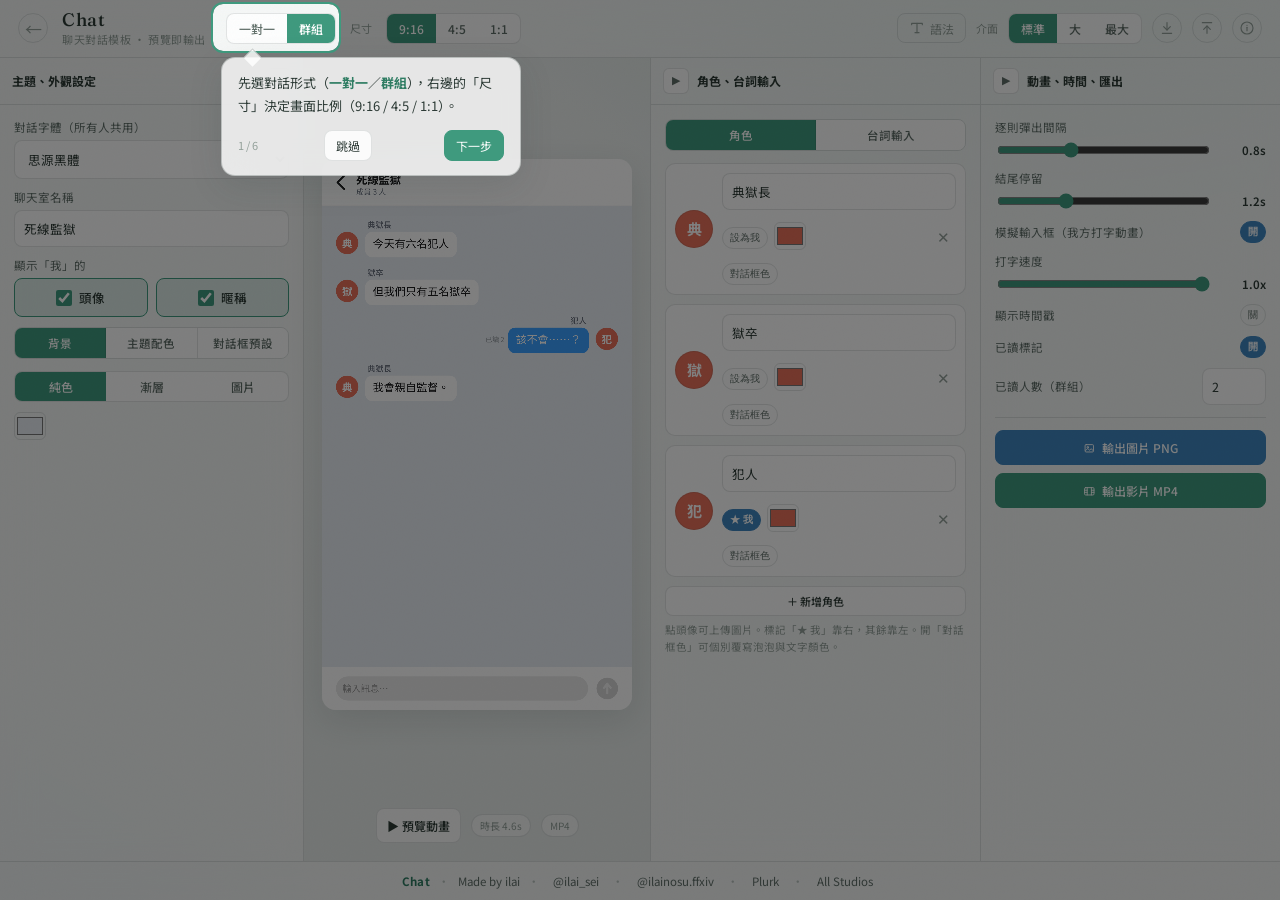
==== commit 764f8c15: "macro 固定單畫面重構 + 黑體 + 語法 popover 統一 - macro:改固定 100dvh 單畫面(頂列工具列 / 右側三分頁:情感動作·頻道·工具),編輯區置中限寬、面板靠攏縮短滑鼠" ====
--- a/chat/index.html
+++ b/chat/index.html
@@ -251,14 +251,12 @@
   <a href="../" aria-label="回到 ilai's Studios 入口">All Studios</a>
 </footer>
 
-<div id="syntaxModal" class="modal hidden">
-  <div class="modal-card" style="width:auto; min-width:320px; max-width:420px">
-    <div class="modal-title">行內語法</div>
-    <div class="cheat">
-      在台詞中可直接使用這些標記：<br>
-      <code>**粗體**</code> <code>*斜體*</code> <code>~~刪除線~~</code> <code>__底線__</code> <code>++放大++</code> <code>--縮小--</code>
-    </div>
-    <div class="modal-actions"><button class="btn pri" id="syntaxOk">知道了</button></div>
+<!-- 行內語法:按鈕旁浮動 popover(不暗屏,點外面關閉)-->
+<div id="syntaxPopover" class="syntax-popover hidden">
+  <div class="syntax-popover-title">行內語法</div>
+  <div class="cheat" style="margin-bottom:0">
+    在台詞中可直接使用這些標記：<br>
+    <code>**粗體**</code> <code>*斜體*</code> <code>~~刪除線~~</code> <code>__底線__</code> <code>++放大++</code> <code>--縮小--</code>
   </div>
 </div>
 
--- a/chat/index.css
+++ b/chat/index.css
@@ -196,6 +196,12 @@
 .modal-card{background:var(--surface-2); border:1px solid var(--line-strong); border-radius:16px; padding:18px; width:372px; box-shadow:var(--shadow-soft);
   backdrop-filter:blur(var(--blur)) saturate(1.4); -webkit-backdrop-filter:blur(var(--blur)) saturate(1.4)}
 .modal-title{font-weight:700; font-size:14px; margin-bottom:14px}
+/* 行內語法:按鈕旁浮動 popover */
+.syntax-popover{position:fixed; top:60px; left:16px; z-index:120; width:auto; min-width:300px; max-width:calc(100vw - 24px);
+  background:var(--surface-2); border:1px solid var(--line-strong); border-radius:14px; padding:14px 16px; box-shadow:var(--shadow-soft);
+  backdrop-filter:blur(var(--blur)) saturate(1.4); -webkit-backdrop-filter:blur(var(--blur)) saturate(1.4)}
+.syntax-popover.hidden{display:none}
+.syntax-popover-title{font-weight:700; font-size:14px; margin-bottom:10px}
 .crop-wrap{display:flex; justify-content:center; margin-bottom:14px}
 #cropCv{width:300px; height:300px; border-radius:10px; background:#cdd6d2; cursor:grab; touch-action:none; border:1px solid var(--line)}
 #cropCv:active{cursor:grabbing}
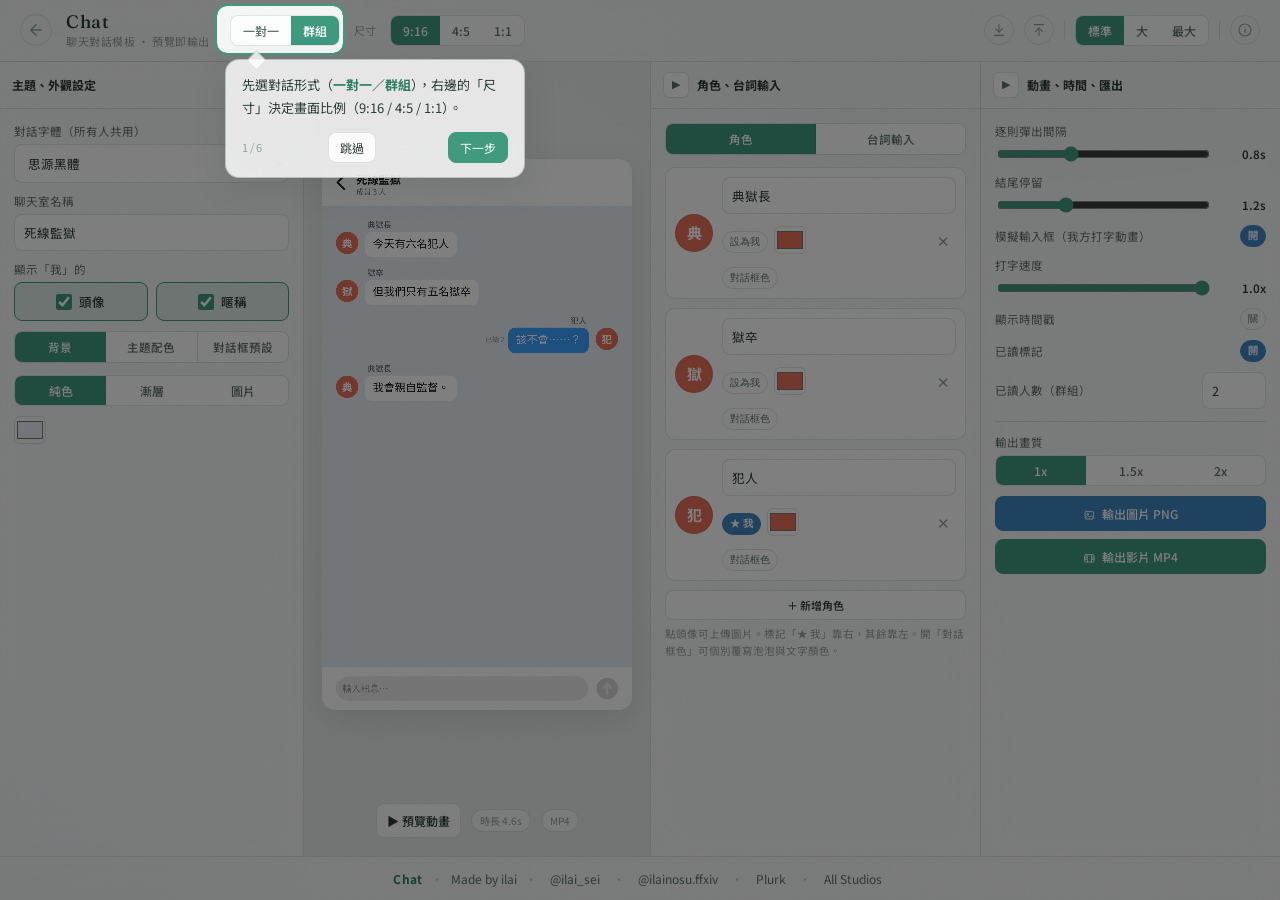
==== commit 8edc17ab: "全 studio 輸出尺寸/畫質強化 + 資訊列與返回鈕統一 - 輸出畫質倍率(1x/1.5x/2x,只放大匯出、不動預覽):   chat、templates(輸出分頁)、vns-simple(輸出" ====
--- a/chat/index.html
+++ b/chat/index.html
@@ -26,7 +26,7 @@
 </script>
 
 <header class="top">
-  <a class="back" href="../" aria-label="回到 Studio 入口">←</a>
+  <a class="back" href="../" aria-label="回到 Studio 入口"><svg class="ic-back" viewBox="0 0 24 24" width="18" height="18" fill="none" stroke="currentColor" stroke-width="1.8" stroke-linecap="round" stroke-linejoin="round"><path d="M19 12H5"/><path d="M12 19l-7-7 7-7"/></svg></a>
   <div class="logo">
     <span class="logo-main">Chat</span>
     <span class="logo-sub">聊天對話模板 · 預覽即輸出</span>
@@ -43,16 +43,16 @@
   </div>
   <div class="spacer"></div>
   <div class="header-right">
-    <button class="help-btn wide" id="syntaxBtn" title="行內語法快捷鍵"><svg viewBox="0 0 24 24" width="16" height="16" fill="none" stroke="currentColor" stroke-width="1.7" stroke-linecap="round" stroke-linejoin="round"><path d="M4 7V5h16v2"/><path d="M9 19h6"/><path d="M12 5v14"/></svg>語法</button>
-    <span class="lbl">介面</span>
+    <button class="help-btn" id="saveBtn" title="存檔"><svg viewBox="0 0 24 24" width="16" height="16" fill="none" stroke="currentColor" stroke-width="1.7" stroke-linecap="round" stroke-linejoin="round"><path d="M12 4v11"/><path d="M7 10l5 5 5-5"/><path d="M5 20h14"/></svg></button>
+    <button class="help-btn" id="loadBtn" title="讀檔"><svg viewBox="0 0 24 24" width="16" height="16" fill="none" stroke="currentColor" stroke-width="1.7" stroke-linecap="round" stroke-linejoin="round"><path d="M12 20V9"/><path d="M7 14l5-5 5 5"/><path d="M5 4h14"/></svg></button>
+    <input type="file" id="loadFile" accept="application/json,.json" hidden>
+    <span class="hr-sep"></span>
     <div class="seg" id="uiSeg">
       <button data-v="std" class="on">標準</button>
       <button data-v="lg">大</button>
       <button data-v="xl">最大</button>
     </div>
-    <button class="help-btn" id="saveBtn" title="存檔"><svg viewBox="0 0 24 24" width="16" height="16" fill="none" stroke="currentColor" stroke-width="1.7" stroke-linecap="round" stroke-linejoin="round"><path d="M12 4v11"/><path d="M7 10l5 5 5-5"/><path d="M5 20h14"/></svg></button>
-    <button class="help-btn" id="loadBtn" title="讀檔"><svg viewBox="0 0 24 24" width="16" height="16" fill="none" stroke="currentColor" stroke-width="1.7" stroke-linecap="round" stroke-linejoin="round"><path d="M12 20V9"/><path d="M7 14l5-5 5 5"/><path d="M5 4h14"/></svg></button>
-    <input type="file" id="loadFile" accept="application/json,.json" hidden>
+    <span class="hr-sep"></span>
     <button class="help-btn" id="helpBtn" title="使用說明"><svg viewBox="0 0 24 24" width="16" height="16" fill="none" stroke="currentColor" stroke-width="1.7" stroke-linecap="round" stroke-linejoin="round"><circle cx="12" cy="12" r="9"/><path d="M12 11v5"/><path d="M12 8h.01"/></svg></button>
   </div>
 </header>
@@ -176,7 +176,7 @@
         </div>
 
         <div id="listSection">
-          <div class="field row"><label style="flex:1;margin:0;font-weight:700;color:var(--ink)">對話列表</label><span class="badge" id="msgCount"></span></div>
+          <div class="field row"><label style="flex:1;margin:0;font-weight:700;color:var(--ink)">對話列表</label><button class="btn sm" id="syntaxBtn" title="行內語法快捷鍵" style="flex:none"><svg class="ic" viewBox="0 0 24 24" fill="none" stroke="currentColor" stroke-width="1.7" stroke-linecap="round" stroke-linejoin="round"><path d="M4 7V5h16v2"/><path d="M9 19h6"/><path d="M12 5v14"/></svg>語法</button><span class="badge" id="msgCount"></span></div>
           <div id="msgList"></div>
         </div>
 
@@ -230,6 +230,15 @@
       <div class="field row"><label style="margin:0;flex:1">已讀標記</label><button class="pill on" id="readToggle">開</button></div>
       <div class="field row hidden" id="readCountRow"><label style="margin:0;flex:1">已讀人數（群組）</label><input type="number" id="readCount" min="1" max="99" value="2" style="width:64px;flex:none"></div>
       <hr>
+      <div class="field">
+        <label>輸出畫質</label>
+        <div class="seg" id="qualSeg" style="width:100%">
+          <button data-v="1" class="on" style="flex:1">1x</button>
+          <button data-v="1.5" style="flex:1">1.5x</button>
+          <button data-v="2" style="flex:1">2x</button>
+        </div>
+        <p class="hint" id="qualNote" style="margin-top:6px"></p>
+      </div>
       <button class="btn ok full" id="pngBtn" style="margin-bottom:8px"><svg class="ic" viewBox="0 0 24 24" fill="none" stroke="currentColor" stroke-width="1.7" stroke-linecap="round" stroke-linejoin="round"><rect x="4" y="5" width="16" height="14" rx="2"/><circle cx="9" cy="10" r="1.5"/><path d="M5 16l4-3.5 3.5 3 3-2.5L19 16"/></svg>輸出圖片 PNG</button>
       <button class="btn pri full" id="mp4Btn"><svg class="ic" viewBox="0 0 24 24" fill="none" stroke="currentColor" stroke-width="1.7" stroke-linecap="round" stroke-linejoin="round"><rect x="3" y="5" width="18" height="14" rx="2"/><path d="M8 5v14M16 5v14M3 10h5M3 14h5M16 10h5M16 14h5"/></svg><span id="mp4BtnLabel">輸出影片 MP4</span></button>
       <p class="hint" id="exportHint" style="margin-top:8px"></p>
--- a/chat/index.css
+++ b/chat/index.css
@@ -32,13 +32,13 @@
 /* 消光顆粒:輕噪點疊層,提升霧面質感(沿用入口頁手法)*/
 body::after{content:""; position:fixed; inset:0; z-index:50; pointer-events:none;
   opacity:.035; mix-blend-mode:multiply; background-image:var(--grain); background-size:180px}
-header.top{display:flex; align-items:center; gap:14px; padding:10px 18px; border-bottom:1px solid var(--line); background:var(--panel);
+header.top{display:flex; align-items:center; gap:14px; padding:12px 20px; border-bottom:1px solid var(--line); background:var(--panel);
   backdrop-filter:blur(var(--blur)) saturate(1.4); -webkit-backdrop-filter:blur(var(--blur)) saturate(1.4)}
 header.top h1{font-size:14px; font-weight:700; margin:0}
 header.top h1 span{color:var(--ink3); font-weight:400; margin-left:8px; font-size:11px}
 /* 統一標題排版:返回 + 工具名 / 副標 */
-.back{flex:none; width:30px; height:30px; display:grid; place-items:center; border:1px solid var(--line); border-radius:50%;
-  color:var(--ink3); text-decoration:none; font-size:17px; transition:color .2s, border-color .2s}
+.back{flex:none; width:32px; height:32px; display:grid; place-items:center; border:1px solid var(--line); border-radius:50%;
+  color:var(--ink3); text-decoration:none; font-size:18px; transition:color .2s, border-color .2s}
 .back:hover{color:var(--ink); border-color:var(--accent)}
 .logo{display:flex; flex-direction:column; gap:1px; margin-right:6px}
 .logo-main{font-family:var(--font-serif); font-size:18px; font-weight:500; letter-spacing:.03em; line-height:1.1}
@@ -49,6 +49,7 @@
 .seg button.on{background:var(--accent); color:#fff}
 .spacer{flex:1}
 .lbl{color:var(--ink3); font-size:11px}
+.hr-sep{flex:none; width:1px; height:18px; background:var(--line)}
 
 main{display:flex; flex:1; min-height:0}
 .side{position:relative; background:var(--panel); display:flex; flex-direction:column; transition:width .2s ease; overflow:hidden;
@@ -179,9 +180,9 @@
 
 /* 作者資訊 footer */
 .site-footer{display:flex; align-items:center; justify-content:center; gap:8px; flex-wrap:wrap;
-  padding:9px 18px; border-top:1px solid var(--line); background:var(--panel);
+  padding:11px 20px; border-top:1px solid var(--line); background:var(--panel);
   backdrop-filter:blur(var(--blur)) saturate(1.4); -webkit-backdrop-filter:blur(var(--blur)) saturate(1.4);
-  font-size:11.5px; color:var(--ink3); flex:none}
+  font-size:12px; color:var(--ink3); flex:none}
 .footer-tool-name{color:var(--accent-deep); font-weight:700; letter-spacing:.04em}
 .footer-author{color:var(--ink2)}
 .footer-divider{color:var(--ink3); opacity:.6}
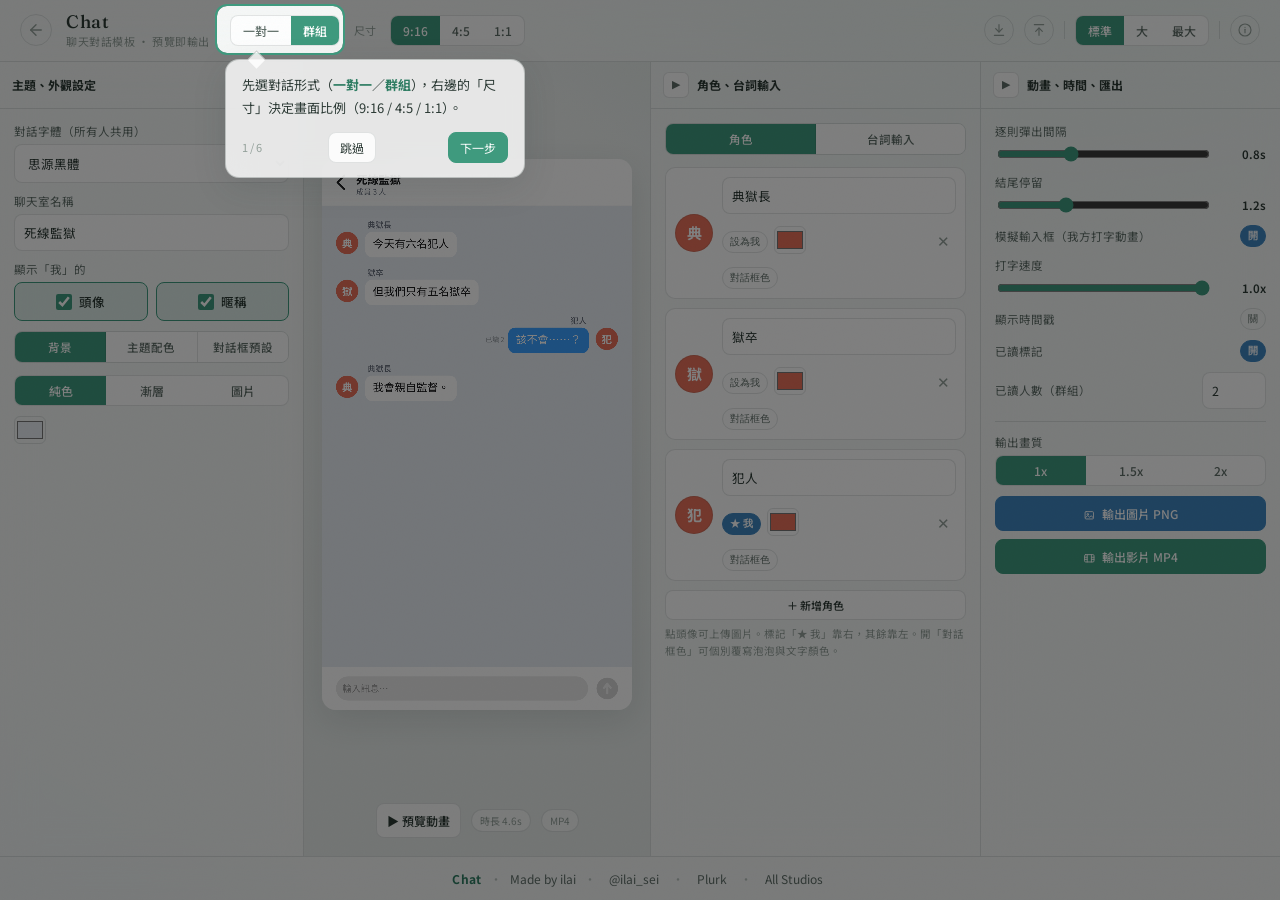
==== commit eed9cabc: "首頁改版報紙紙感 + 新增 Study 分類與藝術書籤頁 - index 全面改扁平紙感編輯風:紙底 + 雙線報頭 + 分類頁籤,移除毛玻璃/色暈/浮動作者鈕 - 分類改頂部彩色圓點頁籤(Creati" ====
--- a/chat/index.html
+++ b/chat/index.html
@@ -252,8 +252,6 @@
   <span class="footer-author">Made by ilai</span>
   <span class="footer-divider" aria-hidden="true">·</span>
   <a href="https://www.threads.com/@ilai_sei" target="_blank" rel="noopener noreferrer" aria-label="作者的 Threads 帳號 ilai_sei(個人/工具,新分頁開啟)">@ilai_sei</a>
-  <span class="footer-divider" aria-hidden="true">·</span>
-  <a href="https://www.threads.com/@ilainosu.ffxiv" target="_blank" rel="noopener noreferrer" aria-label="作者的 FFXIV 創作 Threads 帳號 ilainosu.ffxiv(新分頁開啟)">@ilainosu.ffxiv</a>
   <span class="footer-divider" aria-hidden="true">·</span>
   <a href="https://www.plurk.com/ilai_sei" target="_blank" rel="noopener noreferrer" aria-label="作者的 Plurk 帳號 @ilai_sei(新分頁開啟)">Plurk</a>
   <span class="footer-divider" aria-hidden="true">·</span>
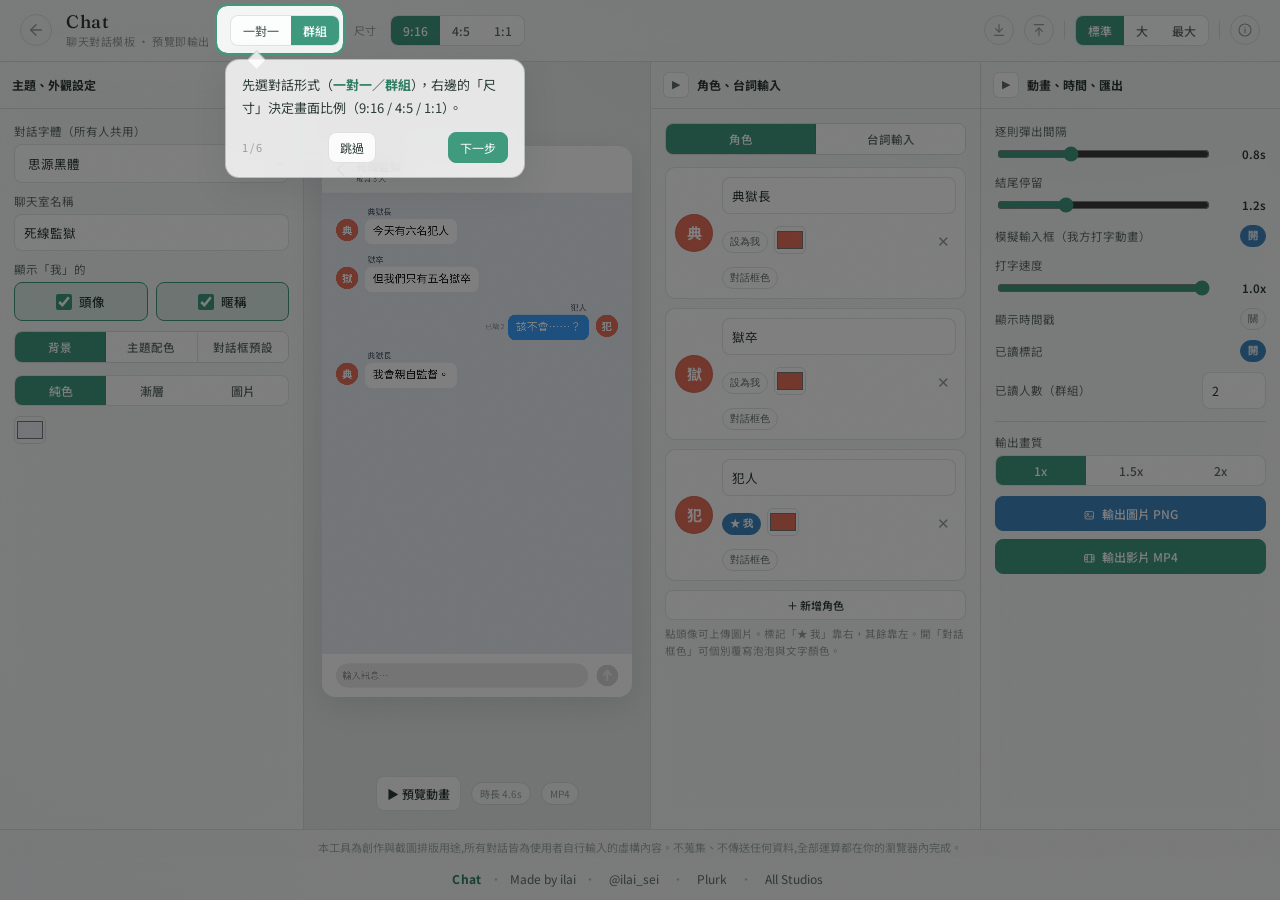
==== commit 423e051a: "安全性強化:移除遠端腳本執行、mixed content 與擬真卡號 網站被 Google Safe Browsing 標記為社交工程,全站掃描後修掉三處 可能觸發自動分類器的地方。  glitch " ====
--- a/chat/index.html
+++ b/chat/index.html
@@ -245,6 +245,8 @@
     </div>
   </section>
 </main>
+
+<p class="use-notice">本工具為創作與截圖排版用途,所有對話皆為使用者自行輸入的虛構內容。不蒐集、不傳送任何資料,全部運算都在你的瀏覽器內完成。</p>
 
 <footer class="site-footer">
   <span class="footer-tool-name">Chat</span>
--- a/chat/index.css
+++ b/chat/index.css
@@ -260,3 +260,9 @@
 ::-webkit-scrollbar-track{background:transparent}
 ::-webkit-scrollbar-thumb{background:rgba(45,60,55,.22); border-radius:6px}
 ::-webkit-scrollbar-thumb:hover{background:rgba(45,60,55,.36)}
+
+/* ═ 用途聲明 ═ */
+.use-notice{margin:0; flex:none; padding:9px 20px 0; text-align:center;
+  font-size:11px; line-height:1.6; color:var(--ink3); opacity:.85;
+  background:var(--panel); border-top:1px solid var(--line)}
+.use-notice + .site-footer{border-top:none}
